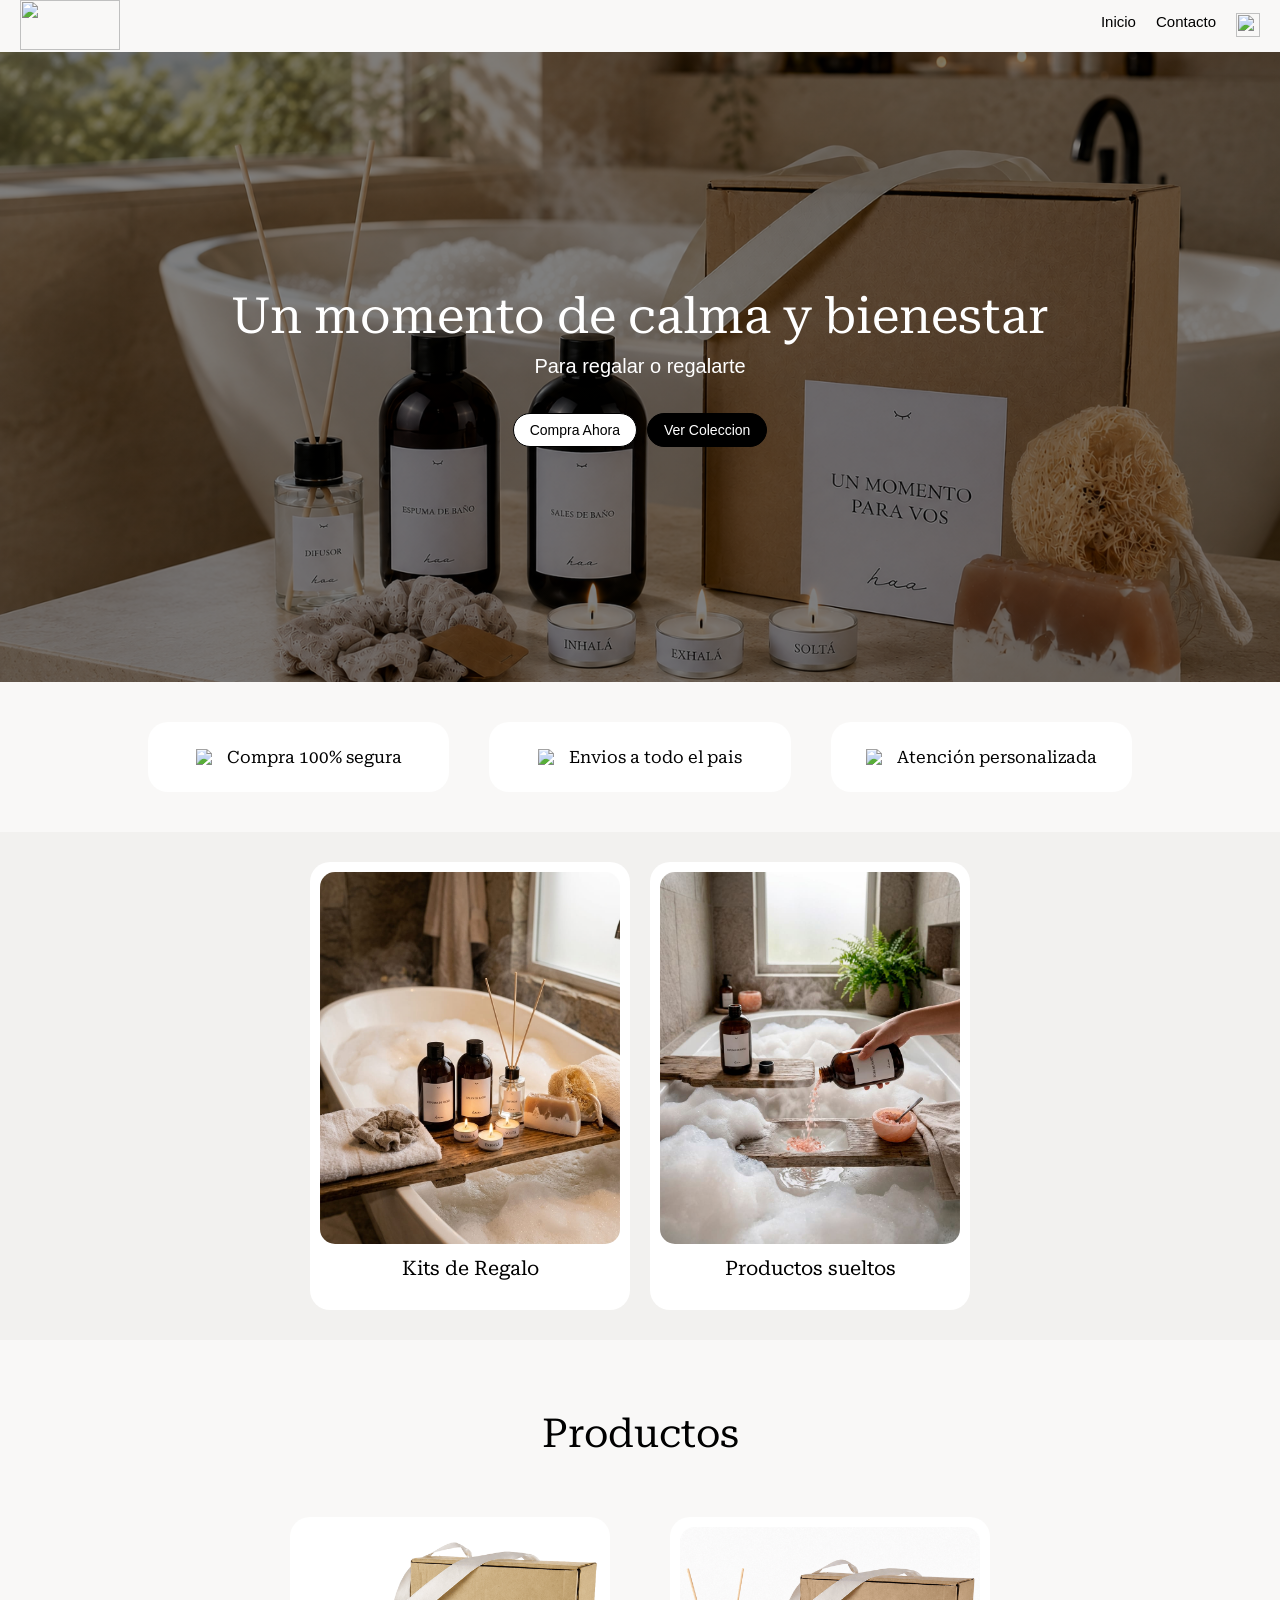
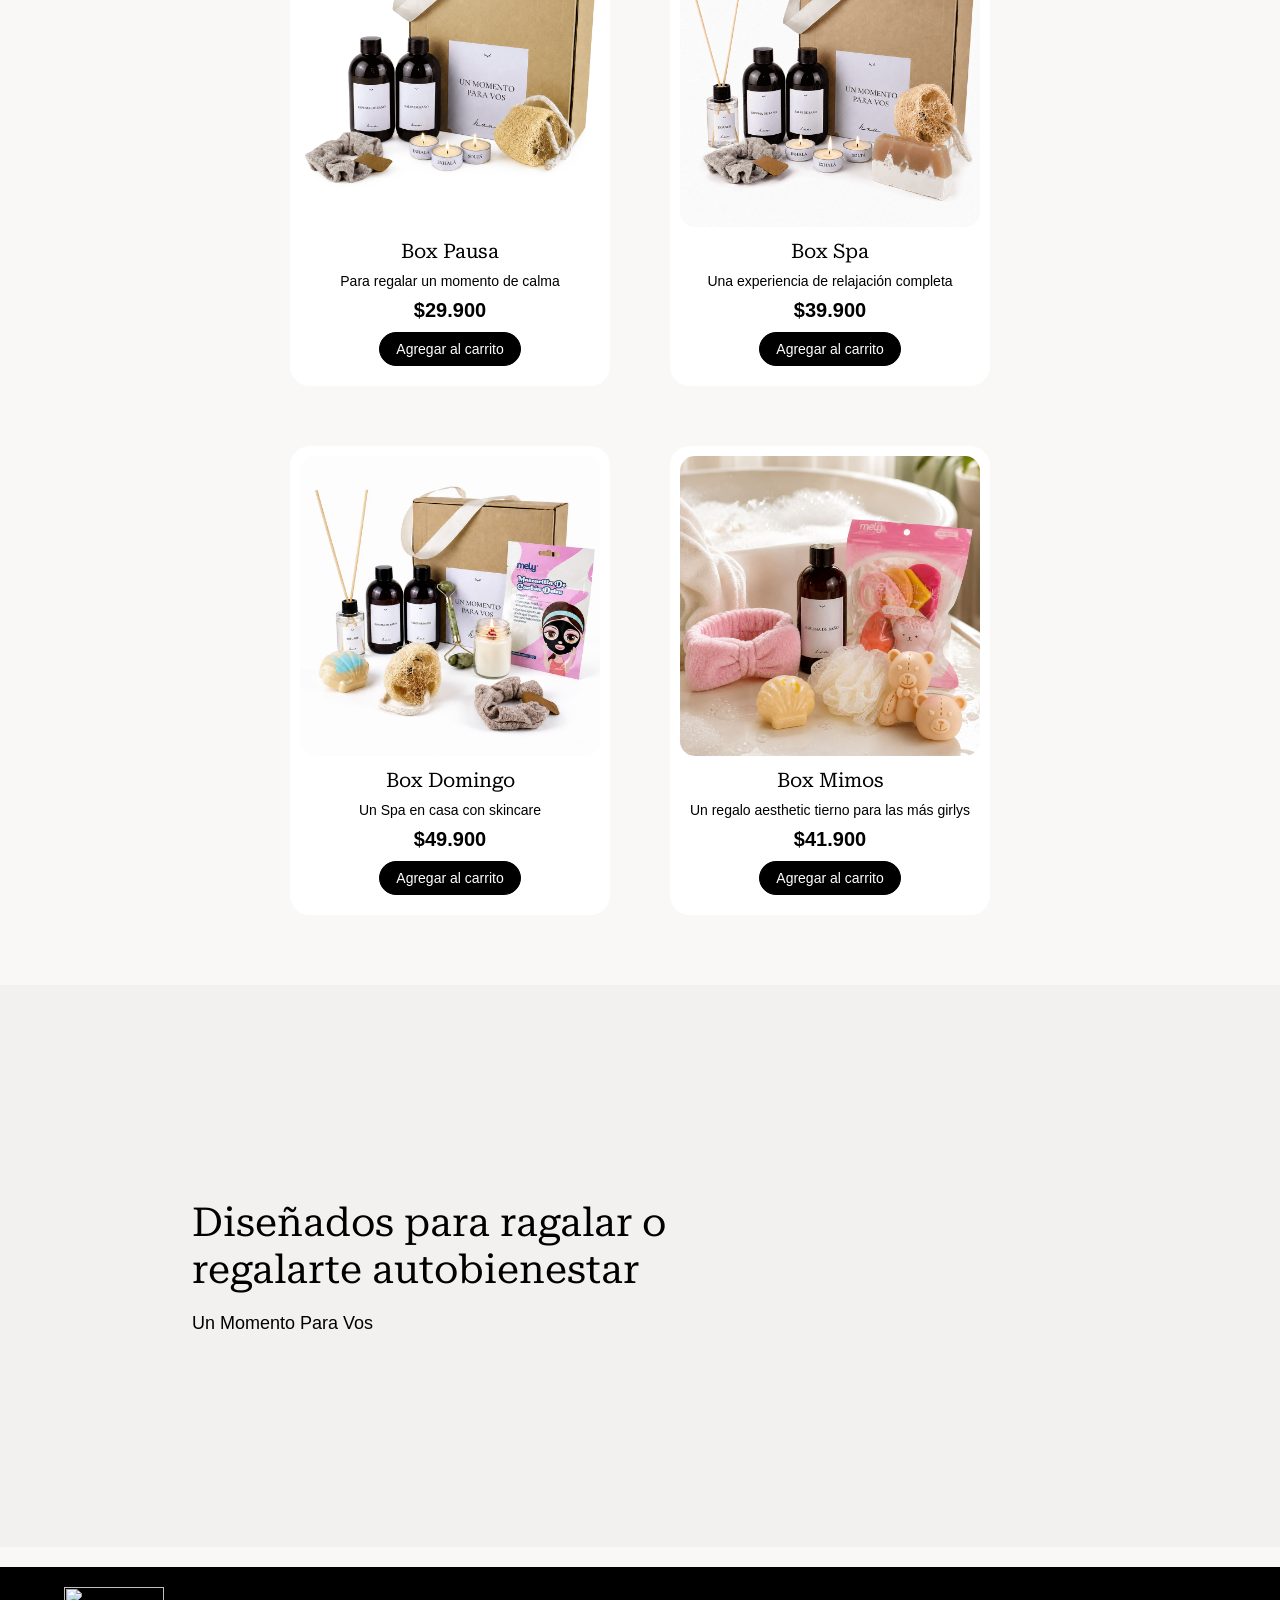
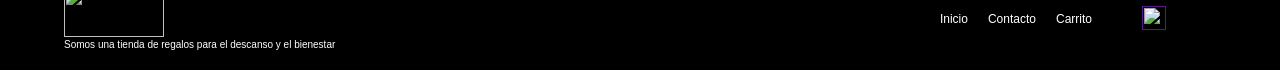
==== index.html @ 4fe318c6 "agrega sitio" ====
<!DOCTYPE html>
<html lang="en">

<head>
    <meta charset="UTF-8">
    <meta name="viewport" content="width=device-width, initial-scale=1.0">

    <link rel="preconnect" href="https://fonts.googleapis.com">
    <link rel="preconnect" href="https://fonts.gstatic.com" crossorigin>
    <link
        href="https://fonts.googleapis.com/css2?family=Roboto+Serif:ital,opsz,wght@0,8..144,500;1,8..144,500&display=swap"
        rel="stylesheet">
    <link rel="stylesheet" href="css/style.css">
    <link rel="icon" type="image/png" href="./img/favicon.png">
    <title>haa Tienda</title>

</head>

<body>
    <header class="contenido">
        <div><a href="./index.html"><img src="./img/svg/logo_haa_tienda.svg" width="100" height="50"></a></div>
        <nav class="nav-list">
            <ul>
                <li><a href="./index.html">Inicio</a></li>
                <li><a href="./pages/contacto.html">Contacto</a></li>
                <li><a href="./pages/carrito.html"><img src="./img/svg/shopping_cart.svg" width="24" height="24"></a>
                </li>
            </ul>
        </nav>
    </header>
    <main>

        <section class="hero">

            <h1>Un momento de calma y bienestar</h1>
            <p>Para regalar o regalarte</p>
            <div class="btn-hero">
                <button class="btn-principal">Compra Ahora</button>
                <button class="btn-secundario">Ver Coleccion</button>
            </div>
        </section>

        <!--BENEFICIOS-->
        <section class="beneficios-grid contenido">
            <div class="beneficios">
                <img src="./img/svg/sell.svg">
                <h4> Compra 100% segura</h4>
            </div>

            <div class="beneficios">
                <img src="./img/svg/delivery_truck.svg">
                <h4> Envios a todo el pais</h4>
            </div>

            <div class="beneficios">
                <img src="./img/svg/handshake.svg">
                <h4> Atención personalizada</h4>
            </div>
        </section>

        <!-- SECCION CATEGORIAS DESTACADAS-->
        <section class="destacadas contenido">

            <div class="destacadas-card">
                <img src="./img/kit_regalo_spa_haa.jpg" width="300">
                <h3>Kits de Regalo</h3>
            </div>

            <div class="destacadas-card">
                <img src="./img/productos_sueltos_haa.jpg" width="300">
                <h3>Productos sueltos</h3>
            </div>
        </section>

        <!-- SECCION PRODUCTO-->
        <section class="productos contenido">
            <h2>Productos</h2>
            <div class="grid-cards">
                <article class="card-producto-home">
                    <img src="./img/productos/kit_pausa/kit_pausa_spa_casa_regalo_1.png" width="300">
                    <h3>Box Pausa</h3>
                    <p class="descripcion">Para regalar un momento de calma</p>
                    <p class="precio">$29.900</p>
                    <button class="btn-secundario">Agregar al carrito</button>
                </article>

                <article class="card-producto-home">
                    <img src="./img/productos/kit_spa/kit_spa_aromaterapia_spa_casa_1.png" width="300">
                    <h3>Box Spa</h3>
                    <p class="descripcion">Una experiencia de relajación completa</p>
                    <p class="precio">$39.900</p>
                    <button class="btn-secundario">Agregar al carrito</button>
                </article>

                <article class="card-producto-home">
                    <img src="./img/productos/kit_domingo/kit_domingo_aromaterapia_spa_casa_1.jpg" width="300">
                    <h3>Box Domingo</h3>
                    <p class="descripcion">Un Spa en casa con skincare</p>
                    <p class="precio">$49.900</p>
                    <button class="btn-secundario">Agregar al carrito</button>
                </article>

                <article class="card-producto-home">
                    <img src="./img/productos/kit_mimos/kit_mimos_3.jpg" width="300">
                    <h3>Box Mimos</h3>
                    <p class="descripcion">Un regalo aesthetic tierno para las más girlys</p>
                    <p class="precio">$41.900</p>
                    <button class="btn-secundario">Agregar al carrito</button>
                </article>
            </div>
        </section>

        <!-- LIFESTYLE BANNER-->
        <section class="life-style">
            <div class="life-style-grid">
                <div class="life-style-text">
                    <h3>Diseñados para ragalar o regalarte autobienestar</h3>
                    <p>Un Momento Para Vos</p>
                </div>

                <div class="video-life-style">
                    <video autoplay muted loop width="400" height="500 "
                        alt="experiencia de usuario, producto en entorno de uso">
                        <source src="./img/video/video_experiencia_1.mp4" type="video/mp4">
                        Tu navegador no soporta la reproducción de video.
                    </video>
                </div>
            </div>
        </section>

        <!-- TESTIMONIOS / PRUEBA SOCIAL

        <section class="testimonios">
            <div class="caja-testimonio">
                <h4>Fabiana</h4>
                <p>Me encanto la presentaci[on fue para un regalo y le encanto</p>
                <img src="./img/stars.png" width="70" alt="5 estrellas">
            </div>

            <div class="caja-testimonio">
                <h4>Fabiana</h4>
                <p>Me encanto la presentaci[on fue para un regalo y le encanto</p>
                <img src="./img/stars.png" width="70" alt="5 estrellas">
            </div>

            <div class="caja-testimonio">
                <h4>Fabiana</h4>
                <p>Me encanto la presentaci[on fue para un regalo y le encanto</p>
                <img src="./img/stars.png" width="70" alt="5 estrellas">
            </div>
        </section>
-->

    </main>


    <!-- FOOTER-->

    <footer>

        <section class="footer-style">
            <div class="footer-logo">
                <div><a href="./index.html"><img src="./img/svg/logo-haa-footer.svg" width="100" height="50"></a></div>
                <p>Somos una tienda de regalos para el descanso y el bienestar</p>
            </div>

            <div class="footer-menu">
                <nav>
                    <ul>
                        <li><a href="./index.html">Inicio</a></li>
                        <li><a href="./pages/contacto.html">Contacto</a></li>
                        <li><a href="./pages/carrito.html">Carrito</a></li>
                    </ul>
                </nav>
            </div>

            <div class="social-media">
                <a href=""><img src="./img/svg/instagram-footer.svg" width="24" height="24">
                    <p></p>
            </div>
        </section>
    </footer>
</body>

</html>
---- css/style.css ----
* {
  margin: 0;
  padding: 0;
  box-sizing: border-box;
}

body {
  background-color: #f9f8f7;
  overflow-x: hidden;
  margin: 0;
  padding: 0;
}

html {
  font-size: 62.5%;
}

main {
  width: 80%;
  margin: auto;
  padding-bottom: 2rem;
  flex: 1;
  display: flex;
  flex-direction: column;
  align-items: center;
}

h1,
h2,
h3,
h4 {
  font-family: "Roboto Serif", serif;
  font-weight: 400;
}

p {
  font-family: Arial, Helvetica, sans-serif;
}

.contenido {
  padding: 0px 20px;
}

header {
  display: flex;
  justify-content: space-between;
  align-items: center;
  width: 100%;
}

ul {
  display: flex;
  gap: 20px;
  list-style: none;
}

ul a {
  list-style: none;
  text-decoration: none;
  font-family: Arial, Helvetica, sans-serif;
  color: black;
  font-size: 1.5rem;
}

ul a:hover {
  color: #4c4c4c;
}

.hero {
  height: 70vh;
  width: 100vw;

  padding: 20px;
  display: flex;
  flex-direction: column;
  justify-content: center;
  text-align: center;
  color: white;
  align-items: center;
  background-image:
    linear-gradient(rgba(0, 0, 0, 0.5), rgba(0, 0, 0, 0.5)),
    url(../img/background-hero.png);
  background-size: cover;
  background-position: center;
}

.hero h1 {
  font-size: 5rem;
}

.hero p {
  font-size: 2rem;
  padding: 10px 0px 15px 0px;
}

.btn-hero {
  display: flex;
  gap: 10px;
  margin-top: 20px;
}

.btn-principal {
  background-color: #ffffff;
  border: 1px solid black;
  border-radius: 20px;
  padding: 8px 16px;
  font-size: 1.4rem;
}

.btn-secundario {
  background-color: black;
  border: 1px solid black;
  border-radius: 20px;
  padding: 8px 16px;
  color: white;
  font-size: 1.4rem;
}

.beneficios-grid {
  display: flex;
  justify-content: center;
  flex-wrap: wrap;
  gap: 40px;
  width: 100%;
  padding: 40px 20px;
}

.beneficios {
  display: flex;
  align-items: center;
  text-align: center;
  justify-content: center;
  gap: 15px;
  flex: 1;
  background-color: white;
  border-radius: 20px;
  padding: 25px 30px;
  font-size: 1.7rem;
}

.beneficio img {
  width: 40px;
  height: 40px;
}

.destacadas {
  display: flex;
  flex-wrap: wrap;
  width: 100vw;
  gap: 20px;
  justify-content: center;
  text-align: center;
  background-color: #f2f1ef;
  padding: 30px 0px 30px 0px;
}

.destacadas h3 {
  margin: 10px 0px;
  font-size: 2rem;
}

.destacadas-card {
  background-color: white;
  border-radius: 20px;
  padding: 10px 10px 20px 10px;
}

.destacadas img {
  border-radius: 15px;
}

.productos {
  display: flex;
  flex-direction: column;
  justify-content: center;
  text-align: center;
  margin: 50px;
}

.productos h2 {
  padding: 20px 0px 40px 0px;
  font-size: 4rem;
}
.grid-cards {
  display: flex;
  flex-wrap: wrap;

  justify-content: center;
  text-align: center;
  gap: 20px;
}

.card-producto-home {
  flex: 0 0 calc(30% - 10px);
  background-color: white;
  border-radius: 20px;
  padding: 10px 10px 20px 10px;
  margin: 20px;
  width: auto;
}

.card-producto-home img {
  border-radius: 15px;
}

.card-producto-home h3 {
  padding: 10px;
  font-size: 2rem;
}

.descripcion {
  font-size: 1.4rem;
}

.precio {
  margin: 10px;
  font-weight: bold;
  font-size: 2rem;
}

.life-style {
  display: flex;
  width: 100vw;
  background-color: #f2f1ef;
  padding: 30px 60px 30px 60px;

  justify-content: center;
}

.life-style-grid {
  display: flex;
  width: 70vw;
  flex-wrap: wrap;
  align-items: center;
  justify-content: center;
  gap: 20px;
}

.life-style-text {
  flex: 2;
}

.video-life-style {
  flex: 1;
}
.life-style-text h3 {
  font-size: 4rem;
  padding-bottom: 20px;
}

.life-style-text p {
  font-size: 1.8rem;
}

footer {
  background-color: black;
  width: 100%;
  padding: 20px 5%;
}

footer p {
  color: white;
}

.footer-style {
  display: flex;
  flex-wrap: wrap;
  align-items: center;
  justify-content: space-around;
  gap: 50px;
  width: 100%;
}

footer ul {
  list-style: none;
  padding: 0;
  margin: 0;
}

footer ul a {
  color: white;
  font-family: Arial, Helvetica, sans-serif;
  text-decoration: none;
  font-size: 1.2rem;
}

.footer-logo {
  flex: 1;
}

.footer-menu {
  justify-content: center;
}

.social-media {
  justify-content: flex-end;
}

/* CONTACT FORM */

.contacto {
  display: flex;
  flex-direction: column;
  justify-content: center;
  flex: 1;
  align-items: center;
  padding-bottom: 50px;
}

.contacto-encabezado {
  display: flex;
  flex-direction: column;
  justify-content: center;
  gap: 10px;
  align-items: center;
  padding: 20px 0px 40px;
}

.contacto-encabezado h1 {
  font-size: 3rem;
}

.contacto-encabezado p {
  font-size: 1.2rem;
  text-align: center;
}

.contact_form {
  display: flex;
  flex-direction: column;
  width: 50vw;
  gap: 25px;
  justify-content: center;
  font-family: Arial, Helvetica, sans-serif;
  font-size: 1.5rem;
}

fieldset {
  display: flex;
  flex-direction: column;
  text-decoration: none;
  border: 0px;
}

.form-row {
  display: flex;
  align-items: center;
  gap: 20px;
}

.form-group {
  display: flex;
  flex-direction: column;
  gap: 0px;
  flex: 1;
}

.contact_form input,
.contact_form select,
.contact_form textarea {
  border: 1px solid #ccc;
  border-radius: 5px;
  padding: 10px;
  margin: 8px;
  outline: none;
}

legend {
  font-size: 1.5rem;
  font-family: "Roboto Serif", serif;
  padding-bottom: 20px;
}
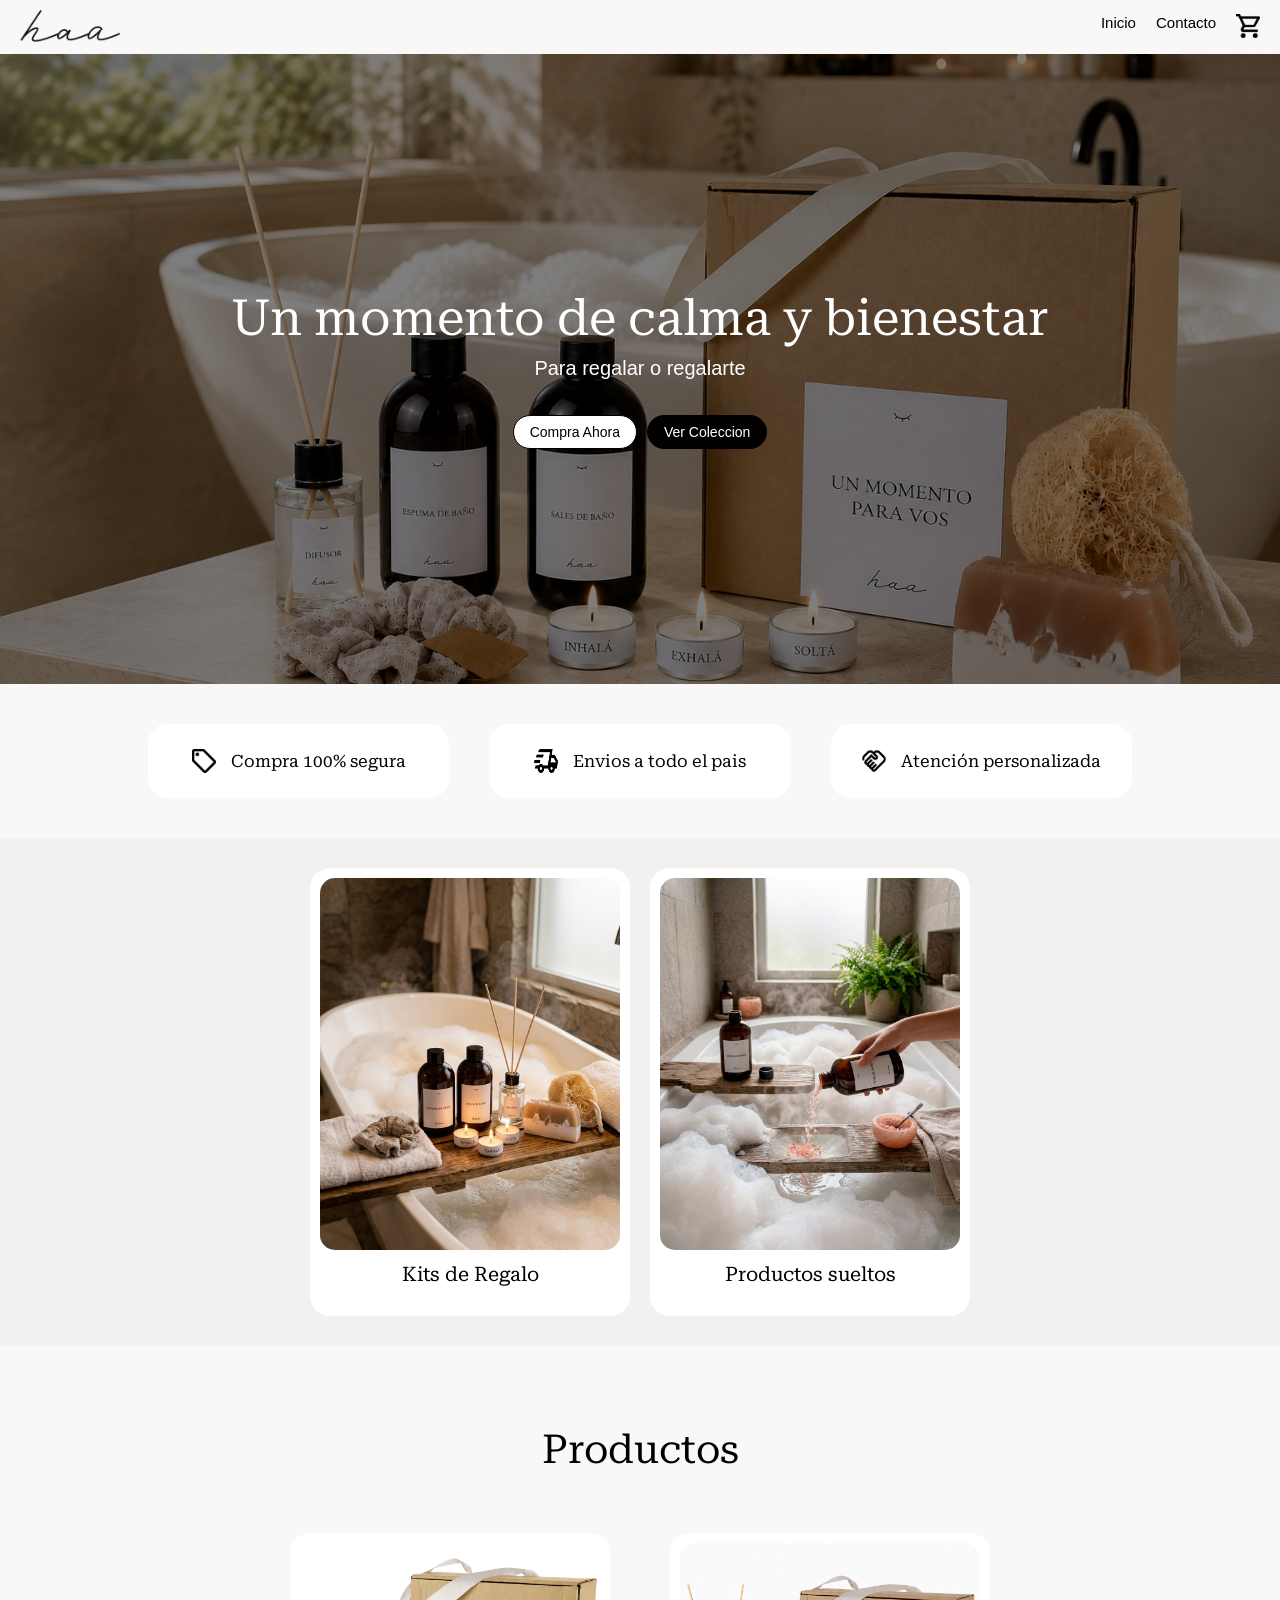
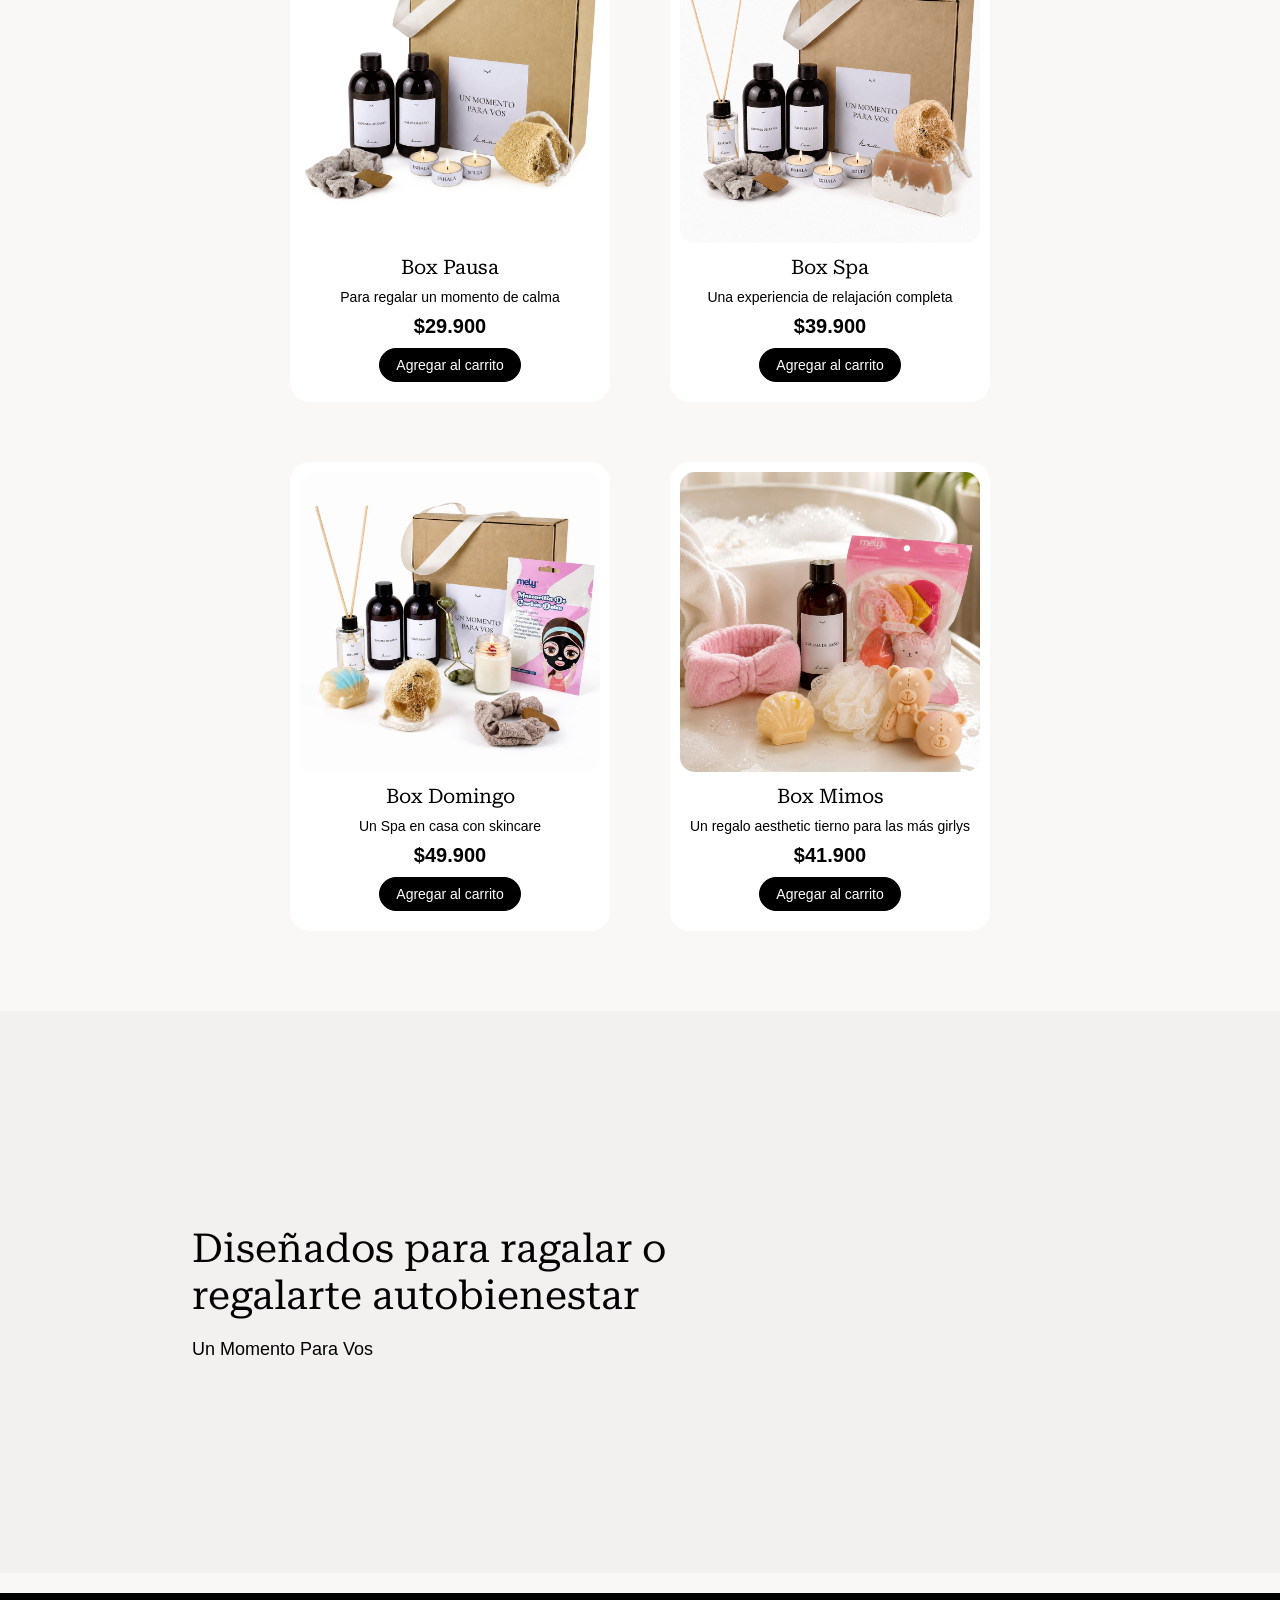
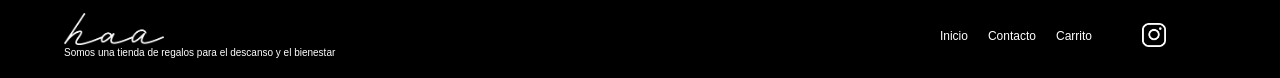
==== commit d3ebbcde: "cambie svg a png" ====
--- a/index.html
+++ b/index.html
@@ -18,12 +18,12 @@
 
 <body>
     <header class="contenido">
-        <div><a href="./index.html"><img src="./img/svg/logo_haa_tienda.svg" width="100" height="50"></a></div>
+        <div><a href="./index.html"><img src="./img/png/logo_haa_tienda.png" width="100" height=""></a></div>
         <nav class="nav-list">
             <ul>
                 <li><a href="./index.html">Inicio</a></li>
                 <li><a href="./pages/contacto.html">Contacto</a></li>
-                <li><a href="./pages/carrito.html"><img src="./img/svg/shopping_cart.svg" width="24" height="24"></a>
+                <li><a href="./pages/carrito.html"><img src="./img/png/shopping_cart.png" width="24" height="24"></a>
                 </li>
             </ul>
         </nav>
@@ -43,17 +43,17 @@
         <!--BENEFICIOS-->
         <section class="beneficios-grid contenido">
             <div class="beneficios">
-                <img src="./img/svg/sell.svg">
+                <img src="./img/png/sell.png" width="24" height="24">
                 <h4> Compra 100% segura</h4>
             </div>
 
             <div class="beneficios">
-                <img src="./img/svg/delivery_truck.svg">
+                <img src="./img/png/delivery_truck.png" width="24" height="24">
                 <h4> Envios a todo el pais</h4>
             </div>
 
             <div class="beneficios">
-                <img src="./img/svg/handshake.svg">
+                <img src="./img/png/handshake.png" width="24" height="24">
                 <h4> Atención personalizada</h4>
             </div>
         </section>
@@ -160,7 +160,7 @@
 
         <section class="footer-style">
             <div class="footer-logo">
-                <div><a href="./index.html"><img src="./img/svg/logo-haa-footer.svg" width="100" height="50"></a></div>
+                <div><a href="./index.html"><img src="./img/png/logo-haa-footer.png" width="100" height=""></a></div>
                 <p>Somos una tienda de regalos para el descanso y el bienestar</p>
             </div>
 
@@ -175,7 +175,7 @@
             </div>
 
             <div class="social-media">
-                <a href=""><img src="./img/svg/instagram-footer.svg" width="24" height="24">
+                <a href=""><img src="./img/png/instagram-footer.png" width="24" height="24">
                     <p></p>
             </div>
         </section>
--- a/css/style.css
+++ b/css/style.css
@@ -38,7 +38,7 @@
 }
 
 .contenido {
-  padding: 0px 20px;
+  padding: 10px 20px;
 }
 
 header {
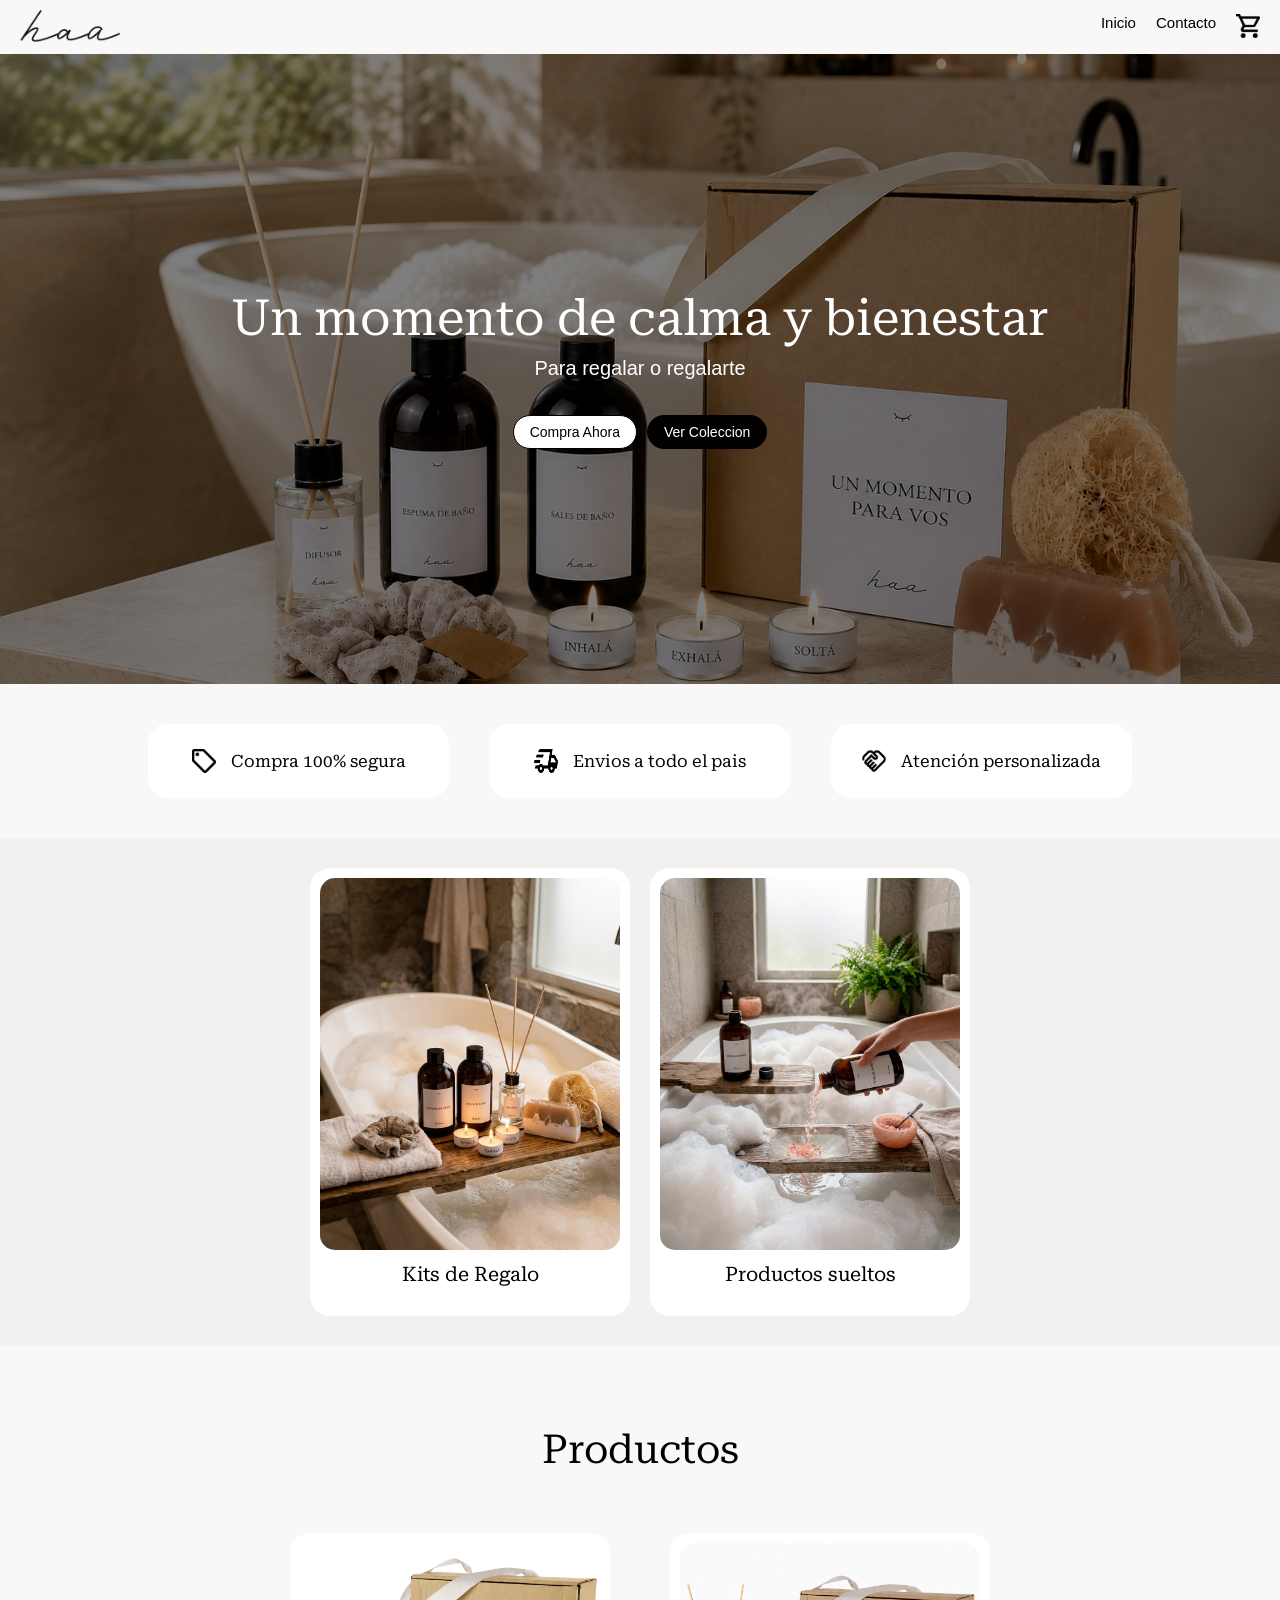
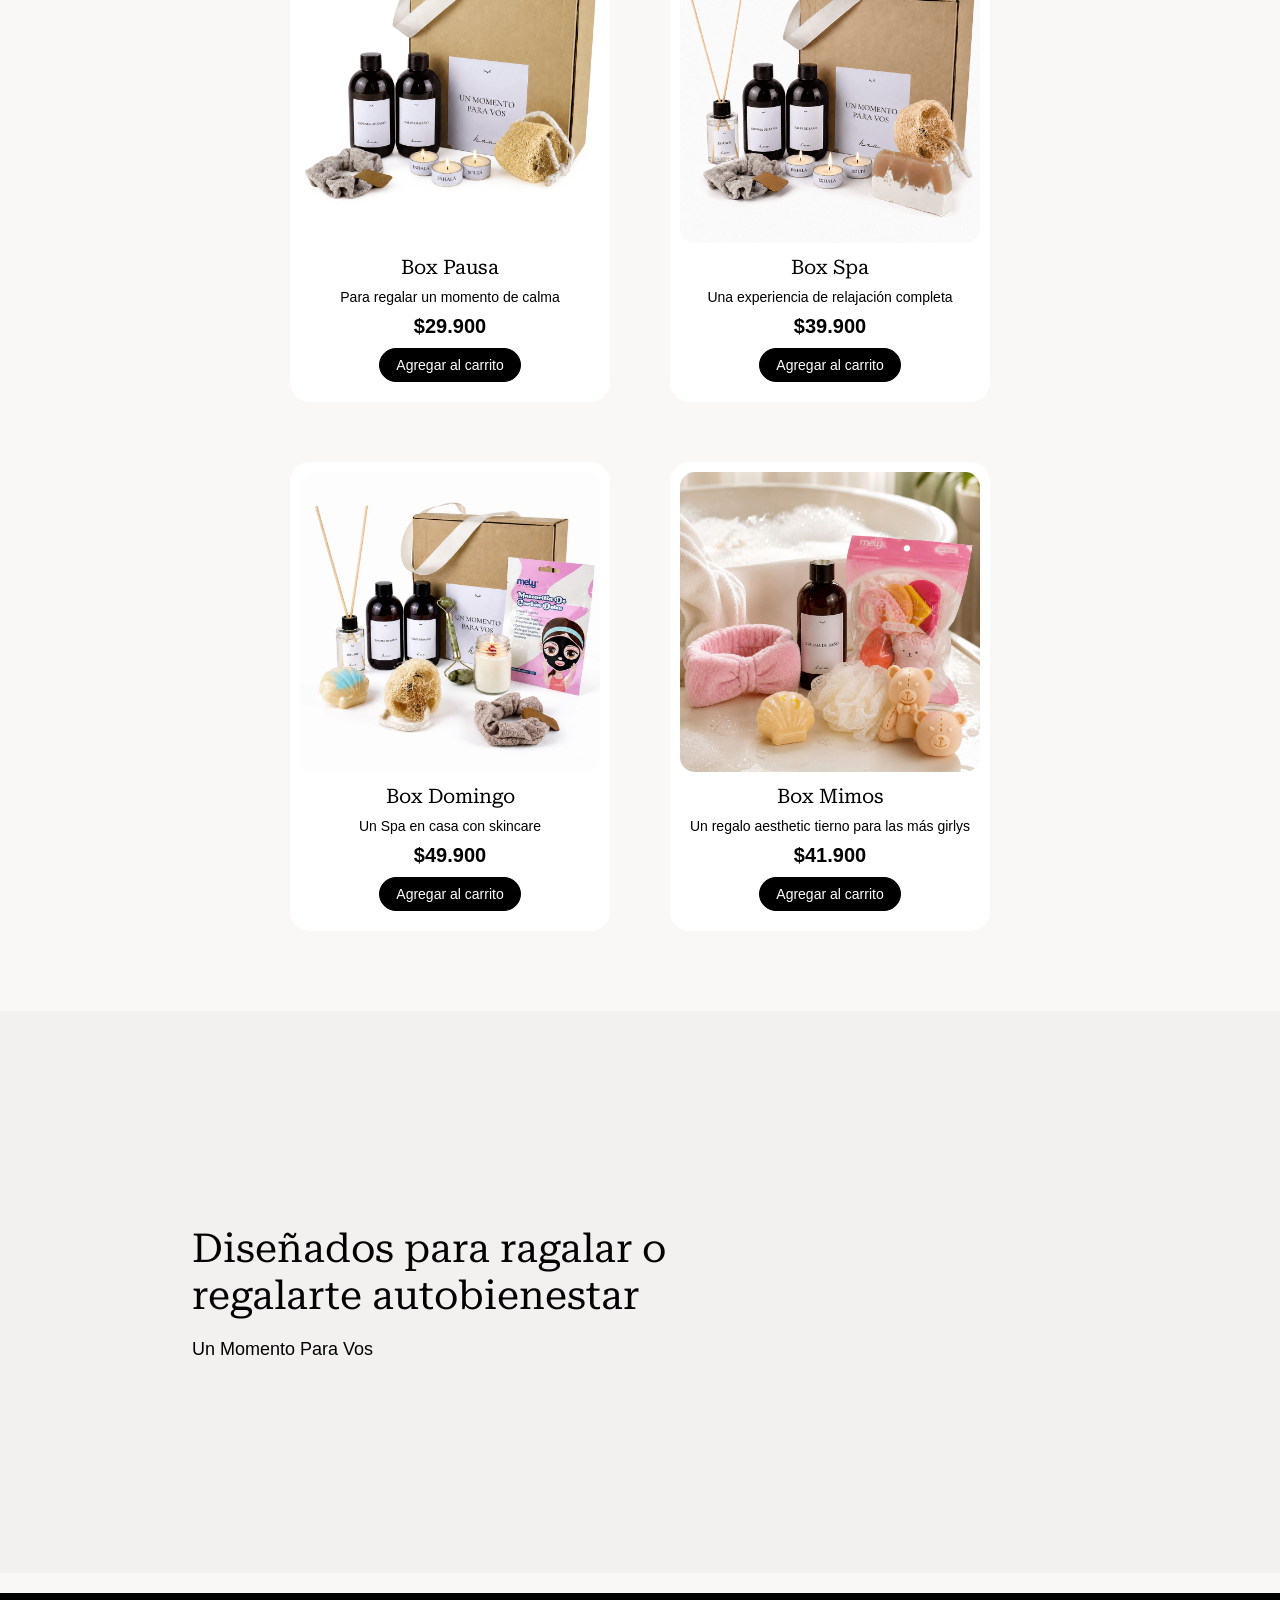
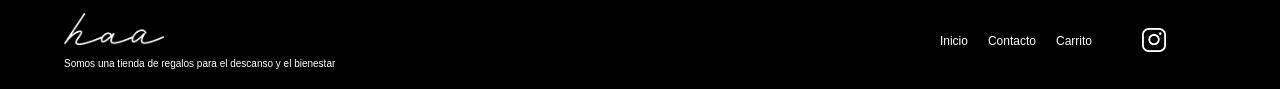
==== commit edeca96c: "agregue estilo al carrito" ====
--- a/index.html
+++ b/index.html
@@ -161,6 +161,7 @@
         <section class="footer-style">
             <div class="footer-logo">
                 <div><a href="./index.html"><img src="./img/png/logo-haa-footer.png" width="100" height=""></a></div>
+                <br>
                 <p>Somos una tienda de regalos para el descanso y el bienestar</p>
             </div>
 
--- a/css/style.css
+++ b/css/style.css
@@ -46,6 +46,7 @@
   justify-content: space-between;
   align-items: center;
   width: 100%;
+  padding: 5px 0 5px 0px;
 }
 
 ul {
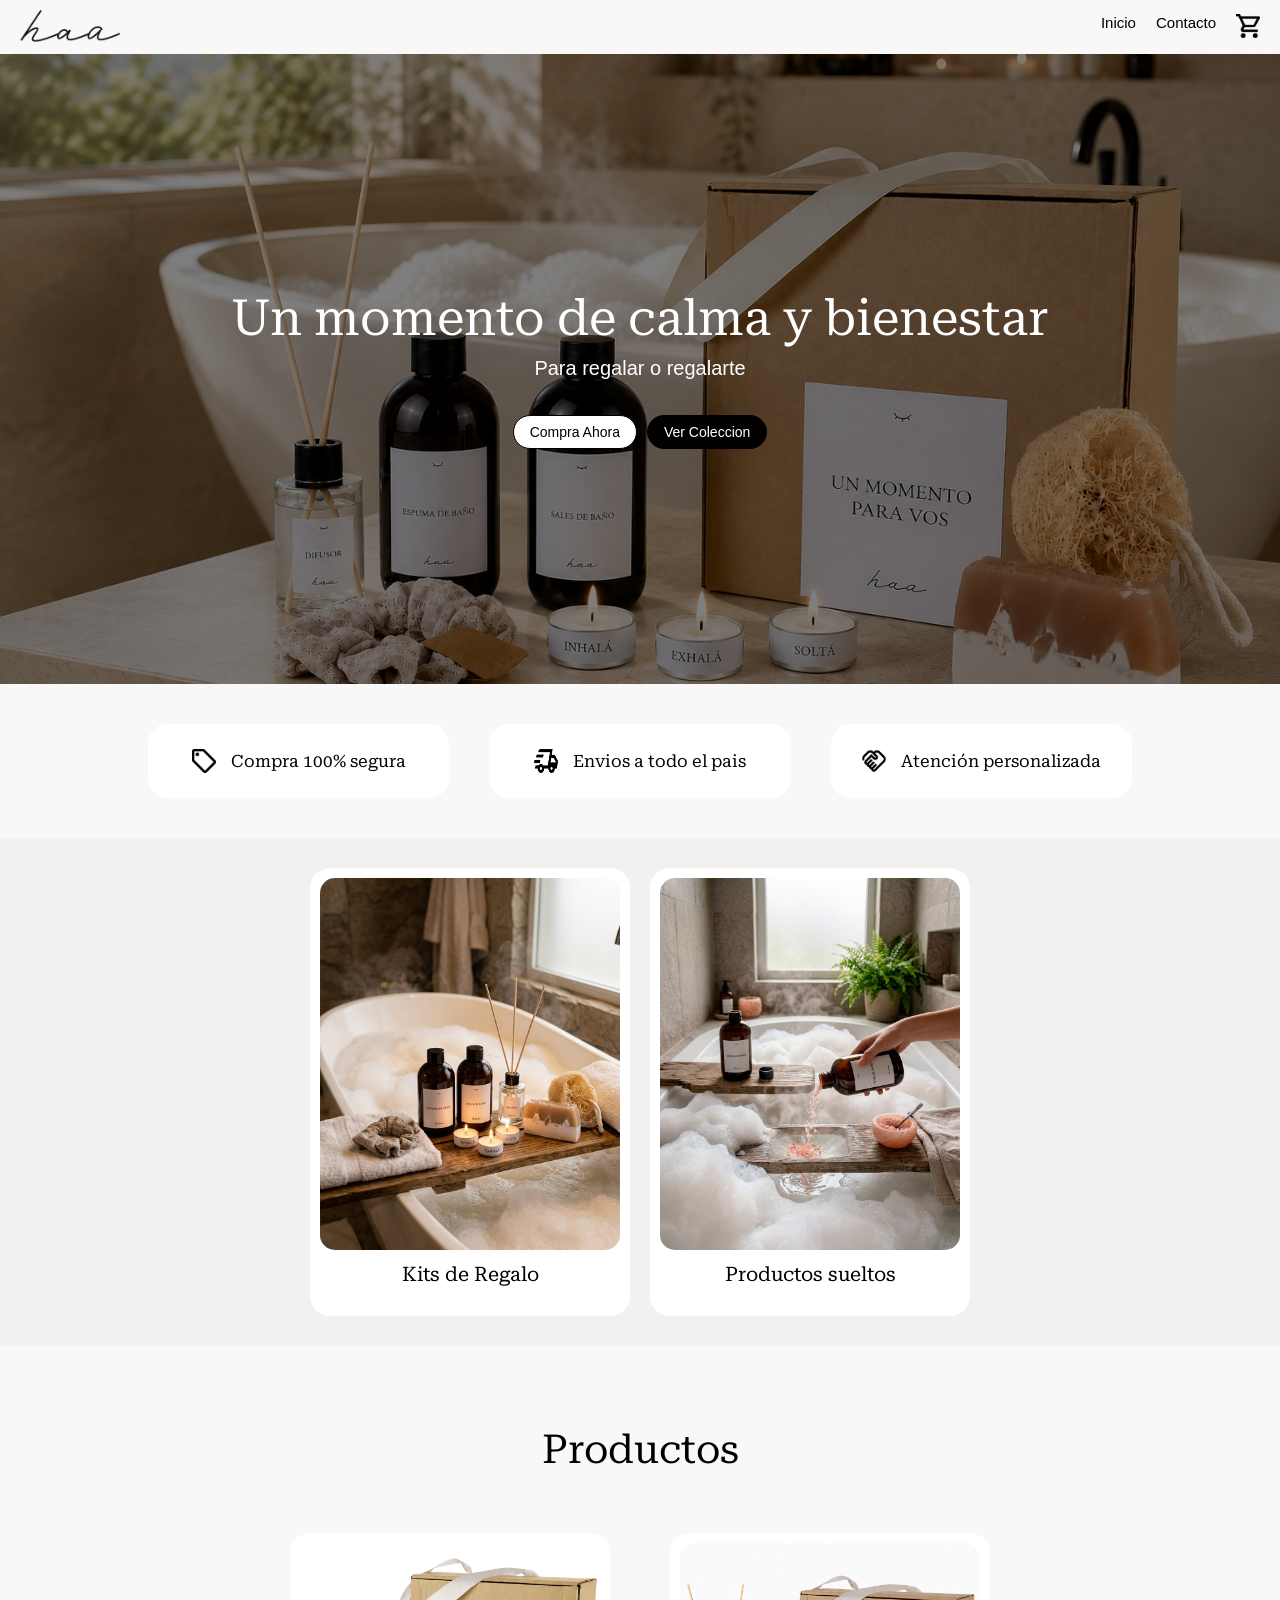
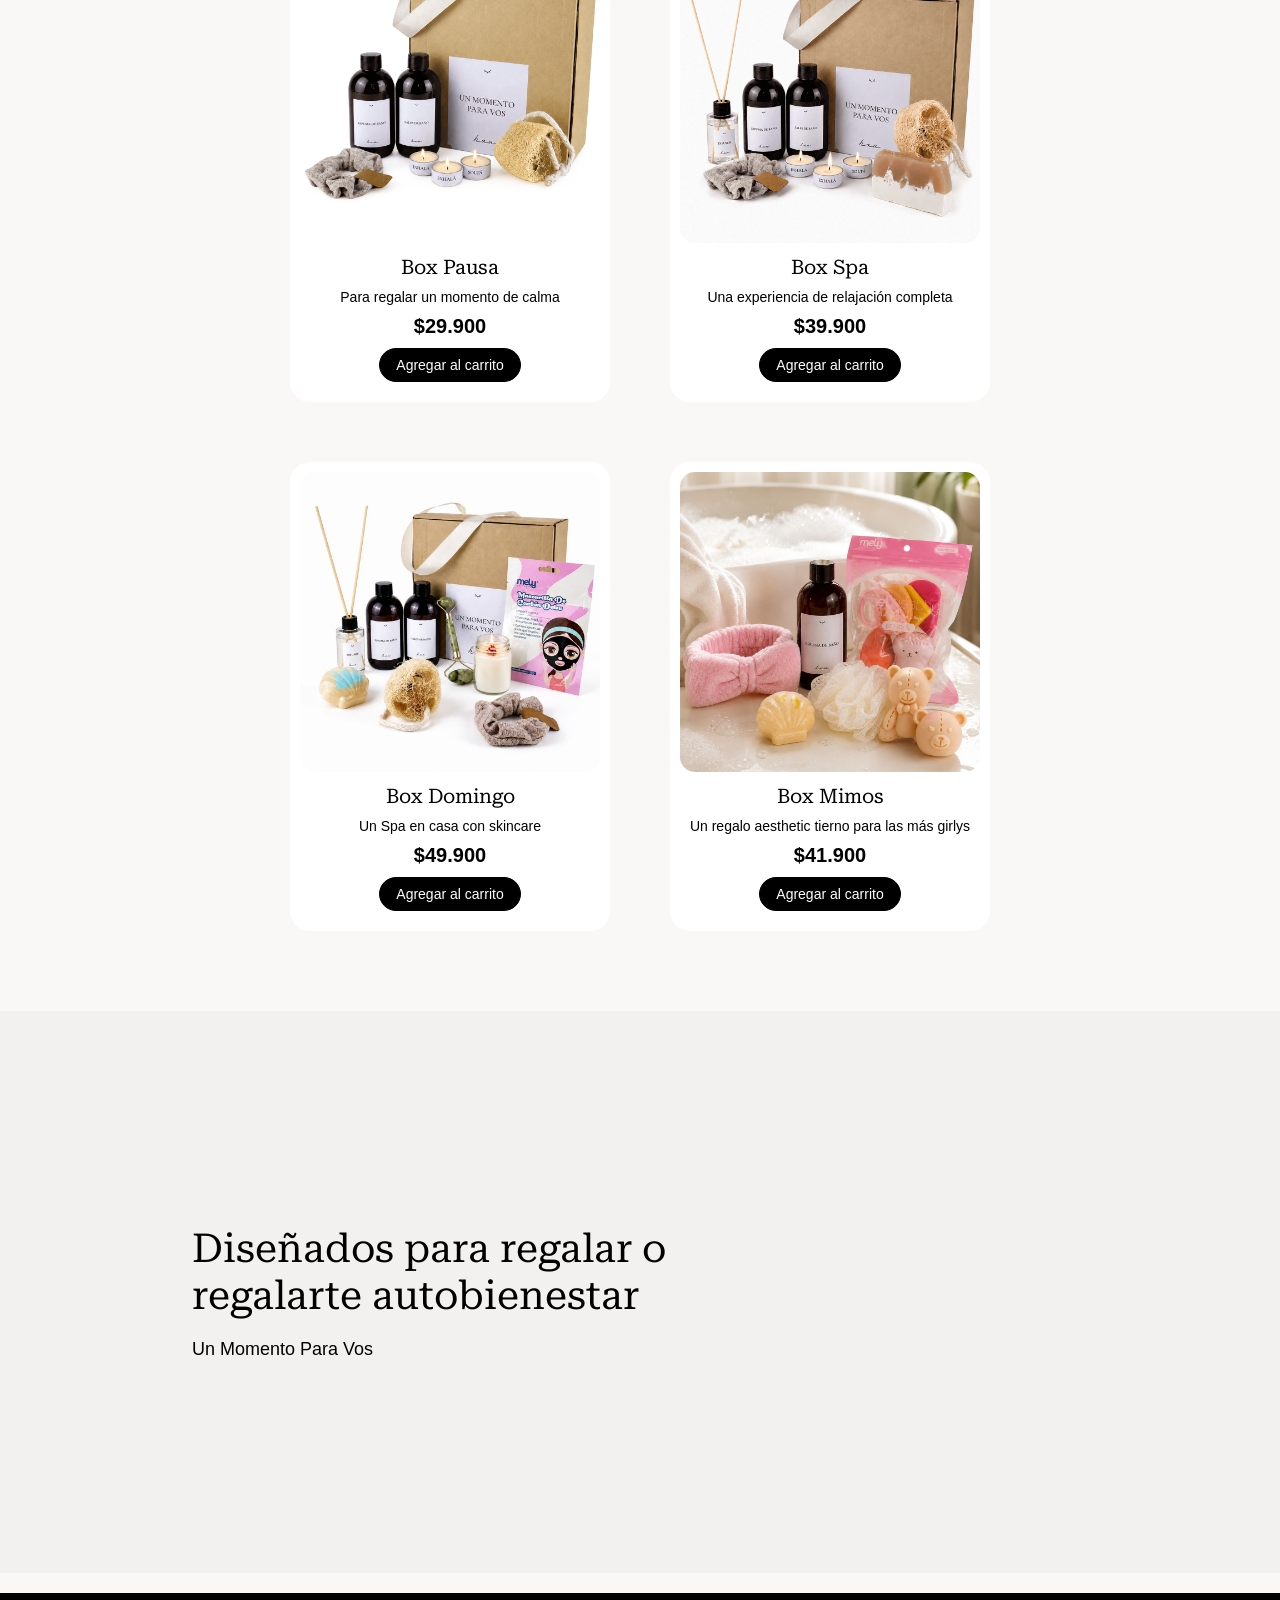
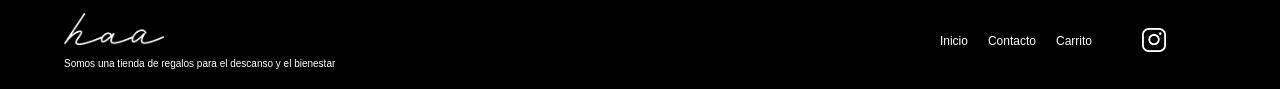
==== commit a2aeab51: "corregi error de ortografia" ====
--- a/index.html
+++ b/index.html
@@ -114,7 +114,7 @@
         <section class="life-style">
             <div class="life-style-grid">
                 <div class="life-style-text">
-                    <h3>Diseñados para ragalar o regalarte autobienestar</h3>
+                    <h3>Diseñados para regalar o regalarte autobienestar</h3>
                     <p>Un Momento Para Vos</p>
                 </div>
 
